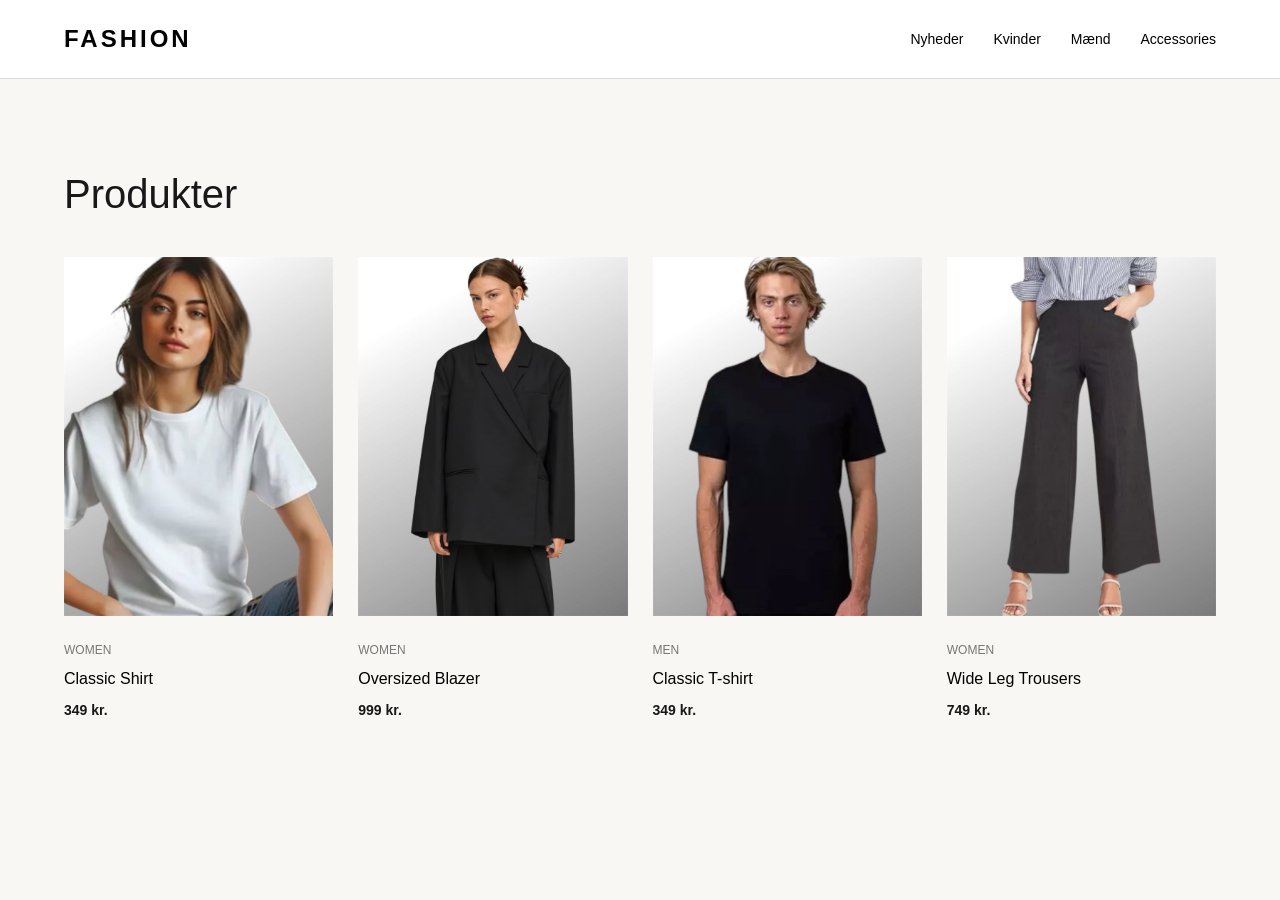
==== productlist.html @ 07d0f4b5 "Lav dynamisk produktliste" ====
<!DOCTYPE html>
<html lang="da">
  <head>
    <meta charset="UTF-8" />
    <meta name="viewport" content="width=device-width, initial-scale=1.0" />
    <title>Fashion – Produkter</title>
    <link rel="stylesheet" href="css/style.css" />
  </head>

  <body>
    <header>
      <a href="productlist.html" class="logo">FASHION</a>

      <nav>
        <a href="#">Nyheder</a>
        <a href="#">Kvinder</a>
        <a href="#">Mænd</a>
        <a href="#">Accessories</a>
      </nav>
    </header>

    <main>
      <section class="product-section">
        <h1>Produkter</h1>

        <div class="product-list"></div>
      </section>
    </main>

    <script src="js/productlist.js"></script>
  </body>
</html>
---- css/style.css ----
* {
  box-sizing: border-box;
}

body {
  margin: 0;
  font-family: Arial, sans-serif;
  color: #181818;
  background-color: #f8f7f4;
}

header {
  display: flex;
  justify-content: space-between;
  align-items: center;
  padding: 25px 5%;
  background-color: white;
  border-bottom: 1px solid #ddd;
}

.logo {
  font-size: 24px;
  font-weight: bold;
  letter-spacing: 3px;
  color: black;
  text-decoration: none;
}

nav {
  display: flex;
  gap: 30px;
}

nav a {
  color: black;
  text-decoration: none;
  font-size: 14px;
}

.product-section {
  padding: 60px 5%;
}

.product-section h1 {
  font-size: 40px;
  font-weight: 400;
  margin-bottom: 40px;
}

.product-list {
  display: grid;
  grid-template-columns: repeat(4, 1fr);
  gap: 25px;
}

.product-card img {
  display: block;
  width: 100%;
  aspect-ratio: 3 / 4;
  object-fit: cover;
}

.product-info {
  padding-top: 15px;
}

.category {
  color: #777;
  font-size: 12px;
  text-transform: uppercase;
}

.product-card h2 {
  font-size: 16px;
  font-weight: 400;
}

.product-card h2 a {
  color: black;
  text-decoration: none;
}

.price {
  font-size: 14px;
  font-weight: bold;
}

/* Tablet */

@media (max-width: 900px) {
  .product-list {
    grid-template-columns: repeat(2, 1fr);
  }
}

/* Mobil */

@media (max-width: 600px) {
  header {
    flex-direction: column;
    gap: 20px;
  }

  nav {
    gap: 15px;
  }

  .product-list {
    grid-template-columns: 1fr;
  }
}
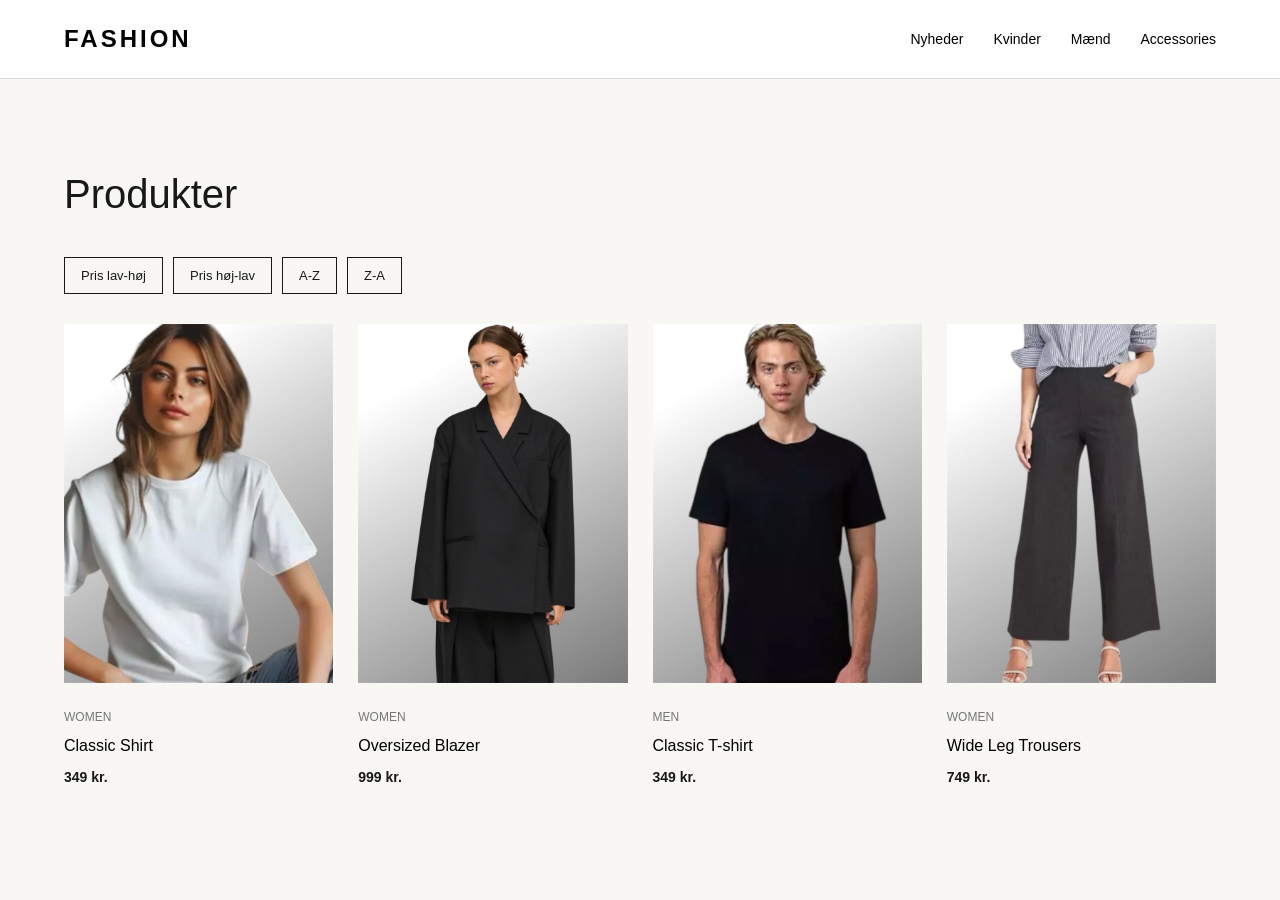
==== commit b3f30d5f: "Tilføj sortering af produkter" ====
--- a/productlist.html
+++ b/productlist.html
@@ -9,7 +9,7 @@
 
   <body>
     <header>
-      <a href="productlist.html" class="logo">FASHION</a>
+   <a href="index.html" class="logo">FASHION</a>
 
       <nav>
         <a href="#">Nyheder</a>
@@ -20,11 +20,18 @@
     </header>
 
     <main>
-      <section class="product-section">
-        <h1>Produkter</h1>
+     <section class="product-section">
+  <h1>Produkter</h1>
 
-        <div class="product-list"></div>
-      </section>
+  <nav id="sorting">
+    <button>Pris lav-høj</button>
+    <button>Pris høj-lav</button>
+    <button>A-Z</button>
+    <button>Z-A</button>
+  </nav>
+
+  <div class="product-list"></div>
+</section>
     </main>
 
     <script src="js/productlist.js"></script>
--- a/css/style.css
+++ b/css/style.css
@@ -60,6 +60,41 @@
   object-fit: cover;
 }
 
+/* PRODUKTMÆRKER */
+
+.product-image-link {
+  display: block;
+  position: relative;
+}
+
+.product-labels {
+  position: absolute;
+  top: 12px;
+  left: 12px;
+  display: flex;
+  flex-direction: column;
+  align-items: flex-start;
+  gap: 6px;
+}
+
+.sale-label {
+  background-color: #d94b38;
+  color: white;
+  padding: 7px 12px;
+  font-size: 12px;
+  text-transform: uppercase;
+  letter-spacing: 1px;
+}
+
+.soldout-label {
+  background-color: #181818;
+  color: white;
+  padding: 7px 12px;
+  font-size: 12px;
+  text-transform: uppercase;
+  letter-spacing: 1px;
+}
+
 .product-info {
   padding-top: 15px;
 }
@@ -91,6 +126,126 @@
   .product-list {
     grid-template-columns: repeat(2, 1fr);
   }
+
+  .category-list {
+  grid-template-columns: repeat(2, 1fr);
+}
+
+  .product-detail {
+    grid-template-columns: 1fr;
+    gap: 30px;
+  }
+
+  .product-detail .product-info {
+    padding: 0;
+  }
+}
+
+
+
+/* PRODUCT DETAILS */
+
+#productContainer {
+  max-width: 1200px;
+  margin: 0 auto;
+  padding: 60px 5%;
+}
+
+.product-detail {
+  display: grid;
+  grid-template-columns: 1.2fr 1fr;
+  gap: 70px;
+  align-items: start;
+}
+
+.product-detail > img {
+  width: 100%;
+  display: block;
+  object-fit: cover;
+}
+
+.product-detail .product-info {
+  padding: 40px 0;
+}
+
+.product-detail .product-info h1 {
+  font-size: 32px;
+  font-weight: 400;
+  margin: 0 0 20px;
+}
+
+.product-detail .product-info p {
+  font-size: 14px;
+  line-height: 1.6;
+  margin: 10px 0;
+}
+
+.product-detail .product-info .price {
+  font-size: 20px;
+  font-weight: bold;
+  margin: 25px 0;
+}
+
+.product-detail button {
+  width: 100%;
+  padding: 16px 25px;
+  margin-top: 20px;
+
+  background-color: #181818;
+  color: white;
+
+  border: none;
+  cursor: pointer;
+
+  font-size: 14px;
+  text-transform: uppercase;
+  letter-spacing: 1px;
+}
+
+.product-detail button:hover {
+  background-color: #444;
+}
+
+/* KATEGORIER */
+
+.category-section {
+  padding: 60px 5%;
+}
+
+.category-section h1 {
+  font-size: 40px;
+  font-weight: 400;
+  margin-bottom: 40px;
+}
+
+.category-list {
+  display: grid;
+  grid-template-columns: repeat(3, 1fr);
+  gap: 20px;
+}
+
+.category-card {
+  min-height: 220px;
+
+  display: flex;
+  align-items: center;
+  justify-content: center;
+
+  background-color: #e8e5df;
+
+  color: #181818;
+  text-decoration: none;
+
+  font-size: 22px;
+  text-transform: uppercase;
+  letter-spacing: 1px;
+
+  transition: 0.3s;
+}
+
+.category-card:hover {
+  background-color: #181818;
+  color: white;
 }
 
 /* Mobil */
@@ -103,9 +258,108 @@
 
   nav {
     gap: 15px;
+    flex-wrap: wrap;
+    justify-content: center;
+  }
+
+  .product-section {
+    padding: 40px 5%;
+  }
+
+  .category-list {
+  grid-template-columns: 1fr;
+}
+
+.category-card {
+  min-height: 150px;
+}
+
+.category-section h1 {
+  font-size: 30px;
+}
+
+  .product-section h1 {
+    font-size: 30px;
   }
 
   .product-list {
     grid-template-columns: 1fr;
   }
+
+  #productContainer {
+    padding: 30px 20px;
+  }
+
+  .product-detail {
+    display: grid;
+    grid-template-columns: 1fr;
+    gap: 25px;
+  }
+
+  .product-detail > img {
+    width: 100%;
+    height: auto;
+    display: block;
+  }
+
+  .product-detail .product-info {
+    width: 100%;
+    padding: 0;
+  }
+
+  .product-detail .product-info h1 {
+    font-size: 26px;
+    line-height: 1.2;
+    margin-bottom: 20px;
+  }
+
+  .product-detail .product-info p {
+    font-size: 14px;
+  }
+
+  .product-detail .product-info .price {
+    font-size: 20px;
+    margin: 20px 0;
+  }
+
+  .product-detail button {
+    width: 100%;
+    padding: 16px;
+  }
+}
+
+/* SORTERINGSKNAPPER */
+
+#sorting {
+  display: flex;
+  flex-wrap: wrap;
+  gap: 10px;
+  margin-bottom: 30px;
+}
+
+#sorting button {
+  padding: 10px 16px;
+  border: 1px solid #181818;
+  background-color: transparent;
+  color: #181818;
+  font-size: 13px;
+  cursor: pointer;
+  transition: background-color 0.2s, color 0.2s;
+}
+
+#sorting button:hover {
+  background-color: #181818;
+  color: white;
+}
+
+/* Mobil */
+
+@media (max-width: 600px) {
+  #sorting {
+    gap: 8px;
+  }
+
+  #sorting button {
+    flex: 1 1 calc(50% - 8px);
+  }
 }
